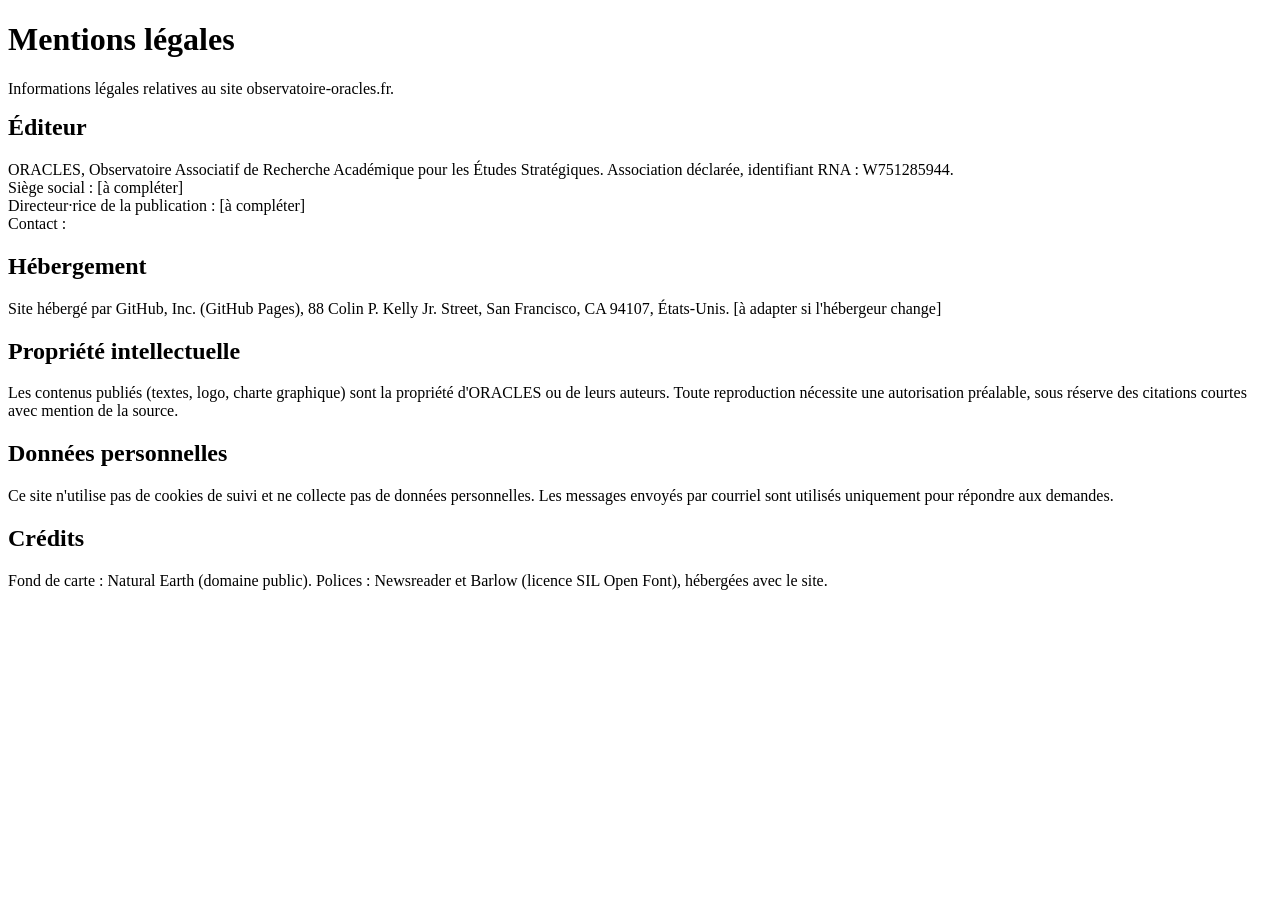
==== mentions-legales.html @ 86504fbf "Add files via upload" ====
<!DOCTYPE html>
<html lang="fr">
<head>
<meta charset="utf-8">
<meta name="viewport" content="width=device-width, initial-scale=1">
<title>Mentions légales — ORACLES</title>
<meta name="description" content="Mentions légales du site observatoire-oracles.fr.">
<meta name="theme-color" content="#0B0B2E">
<meta property="og:type" content="website">
<meta property="og:title" content="Mentions légales — ORACLES">
<meta property="og:description" content="Mentions légales du site observatoire-oracles.fr.">
<meta property="og:image" content="https://observatoire-oracles.fr/assets/logo-oracles.png">
<meta property="og:locale" content="fr_FR">
<link rel="icon" type="image/png" href="assets/favicon.png">
<link rel="stylesheet" href="css/style.css">
</head>
<body data-page="">
<div id="site-header"></div>
<div class="pagehead"><div class="wrap"><h1>Mentions légales</h1><p>Informations légales relatives au site observatoire-oracles.fr.</p></div></div>

<main id="contenu"><section class="section"><div class="wrap prose">
  <h2 style="margin-top:0">Éditeur</h2>
  <p>ORACLES, Observatoire Associatif de Recherche Académique pour les Études Stratégiques. Association déclarée, identifiant RNA : W751285944.<br>
  Siège social : [à compléter]<br>Directeur·rice de la publication : [à compléter]<br>Contact : <a id="m" href="#"></a></p>
  <h2>Hébergement</h2>
  <p>Site hébergé par GitHub, Inc. (GitHub Pages), 88 Colin P. Kelly Jr. Street, San Francisco, CA 94107, États-Unis. [à adapter si l'hébergeur change]</p>
  <h2>Propriété intellectuelle</h2>
  <p>Les contenus publiés (textes, logo, charte graphique) sont la propriété d'ORACLES ou de leurs auteurs. Toute reproduction nécessite une autorisation préalable, sous réserve des citations courtes avec mention de la source.</p>
  <h2>Données personnelles</h2>
  <p>Ce site n'utilise pas de cookies de suivi et ne collecte pas de données personnelles. Les messages envoyés par courriel sont utilisés uniquement pour répondre aux demandes.</p>
  <h2>Crédits</h2>
  <p>Fond de carte : Natural Earth (domaine public). Polices : Newsreader et Barlow (licence SIL Open Font), hébergées avec le site.</p>
</div></section></main>
<div id="site-footer"></div>
<script src="js/data.js"></script>
<script src="js/travaux.js"></script>
<script src="js/main.js"></script>
<script>var a=document.getElementById("m");a.href="mailto:"+SITE.email;a.textContent=SITE.email;</script>
</body>
</html>
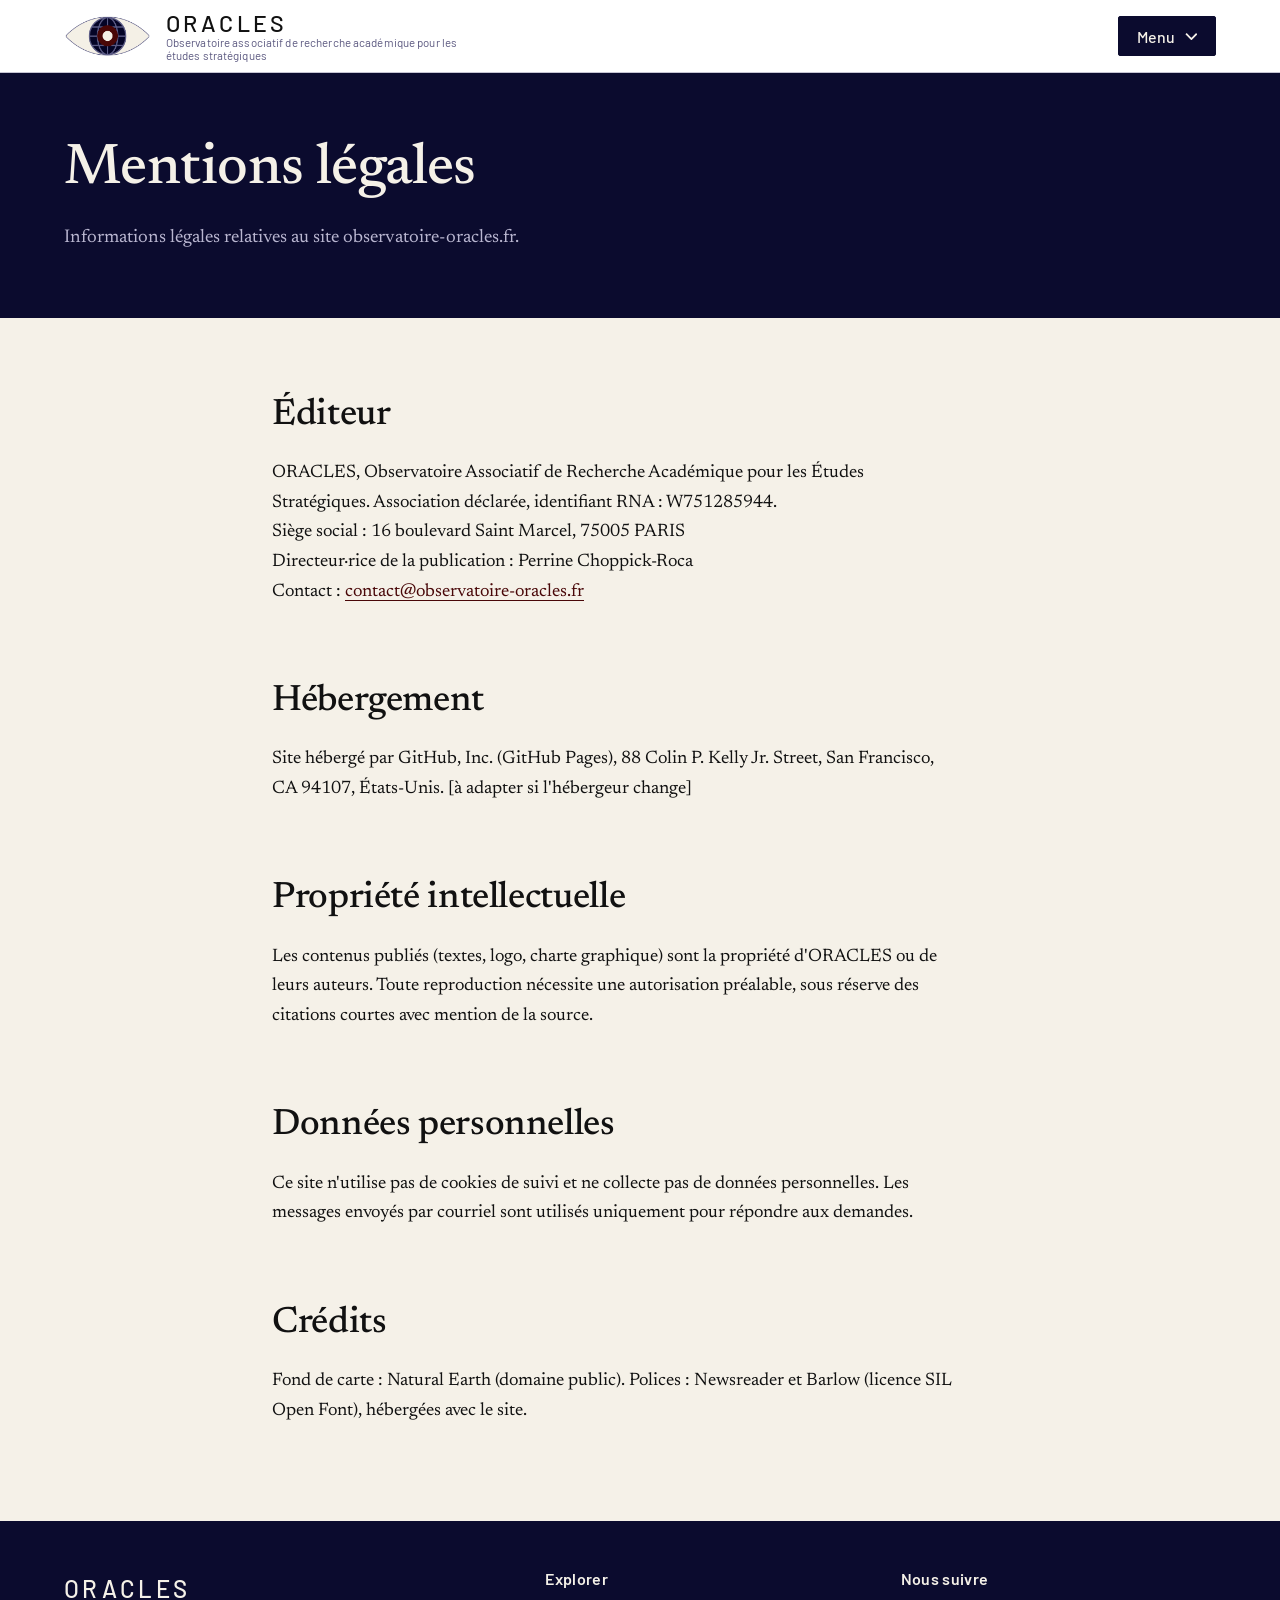
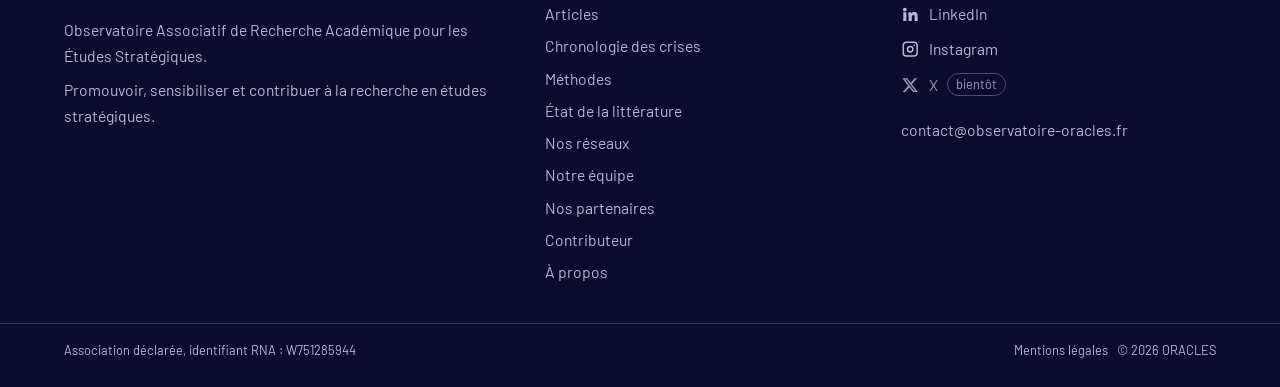
==== commit 758505e8: "Update contact information in mentions-legales.html" ====
--- a/mentions-legales.html
+++ b/mentions-legales.html
@@ -21,7 +21,7 @@
 <main id="contenu"><section class="section"><div class="wrap prose">
   <h2 style="margin-top:0">Éditeur</h2>
   <p>ORACLES, Observatoire Associatif de Recherche Académique pour les Études Stratégiques. Association déclarée, identifiant RNA : W751285944.<br>
-  Siège social : [à compléter]<br>Directeur·rice de la publication : [à compléter]<br>Contact : <a id="m" href="#"></a></p>
+  Siège social : 16 boulevard Saint Marcel, 75005 PARIS<br>Directeur·rice de la publication : Perrine Choppick-Roca<br>Contact : <a id="m" href="#"></a></p>
   <h2>Hébergement</h2>
   <p>Site hébergé par GitHub, Inc. (GitHub Pages), 88 Colin P. Kelly Jr. Street, San Francisco, CA 94107, États-Unis. [à adapter si l'hébergeur change]</p>
   <h2>Propriété intellectuelle</h2>
--- a/css/style.css
+++ b/css/style.css
@@ -0,0 +1,353 @@
+/* Polices hébergées avec le site (aucune dépendance externe) */
+@font-face{font-family:"Newsreader";font-style:normal;font-weight:400;font-display:swap;src:url(../assets/fonts/newsreader-latin-400-normal.woff2) format("woff2")}
+@font-face{font-family:"Newsreader";font-style:normal;font-weight:500;font-display:swap;src:url(../assets/fonts/newsreader-latin-500-normal.woff2) format("woff2")}
+@font-face{font-family:"Newsreader";font-style:normal;font-weight:600;font-display:swap;src:url(../assets/fonts/newsreader-latin-600-normal.woff2) format("woff2")}
+@font-face{font-family:"Newsreader";font-style:italic;font-weight:400;font-display:swap;src:url(../assets/fonts/newsreader-latin-400-italic.woff2) format("woff2")}
+@font-face{font-family:"Barlow";font-style:normal;font-weight:400;font-display:swap;src:url(../assets/fonts/barlow-latin-400-normal.woff2) format("woff2")}
+@font-face{font-family:"Barlow";font-style:normal;font-weight:500;font-display:swap;src:url(../assets/fonts/barlow-latin-500-normal.woff2) format("woff2")}
+@font-face{font-family:"Barlow";font-style:normal;font-weight:600;font-display:swap;src:url(../assets/fonts/barlow-latin-600-normal.woff2) format("woff2")}
+/* ORACLES — feuille de style
+   Palette issue de la charte graphique (identité chromatique). */
+:root{
+  --nuit:#0B0B2E;
+  --mauve:#5C5980;
+  --bordeaux:#490708;
+  --ivoire:#F5F1E8;
+  --encre:#111111;
+  --blanc:#FFFFFF;
+  /* teintes dérivées */
+  --mauve-clair:#B9B6D0;      /* texte secondaire sur fond nuit */
+  --mauve-pale:#E4E1EA;       /* aplats légers sur ivoire */
+  --filet:rgba(92,89,128,.35);
+  --serif:"Newsreader","Iowan Old Style","Palatino Linotype",Georgia,serif;
+  --sans:"Barlow","DIN Alternate","Segoe UI",system-ui,-apple-system,sans-serif;
+  --col:72rem;
+}
+*,*::before,*::after{box-sizing:border-box}
+html{scroll-behavior:smooth;-webkit-text-size-adjust:100%}
+body{margin:0;background:var(--ivoire);color:var(--encre);font-family:var(--serif);font-size:1.125rem;line-height:1.65;text-rendering:optimizeLegibility}
+img,svg{max-width:100%;display:block}
+a{color:var(--bordeaux);text-underline-offset:.2em;text-decoration-thickness:1px}
+a:hover{color:var(--nuit)}
+:focus-visible{outline:3px solid var(--mauve);outline-offset:3px;border-radius:2px}
+.on-dark :focus-visible,.site-footer :focus-visible,.pagehead :focus-visible,.hero :focus-visible{outline-color:var(--ivoire)}
+.skip{position:absolute;left:-999px;top:0;background:var(--nuit);color:var(--ivoire);padding:.6rem 1rem;z-index:100;font-family:var(--sans)}
+.skip:focus{left:0}
+.wrap{width:min(100% - 2.5rem,var(--col));margin-inline:auto}
+h1,h2,h3,h4{font-family:var(--serif);font-weight:500;line-height:1.15;letter-spacing:-.01em;margin:0 0 .6em;text-wrap:balance}
+h1{font-size:clamp(2.2rem,4.6vw,3.6rem)}
+h2{font-size:clamp(1.7rem,3vw,2.3rem)}
+h3{font-size:1.3rem}
+p{margin:0 0 1em;max-width:68ch}
+.sans{font-family:var(--sans)}
+.muted{color:var(--mauve)}
+
+/* ---------- En-tête ---------- */
+.site-header{background:var(--blanc);border-bottom:1px solid var(--filet);position:sticky;top:0;z-index:50}
+.site-header .wrap{display:flex;align-items:center;justify-content:space-between;gap:1.5rem;min-height:4.5rem}
+.brand{display:flex;align-items:center;gap:.9rem;text-decoration:none;color:var(--encre)}
+.brand img{height:2.6rem;width:auto}
+.brand-text{display:flex;flex-direction:column;line-height:1.1;font-family:var(--sans)}
+.brand-text strong{font-size:1.45rem;font-weight:500;letter-spacing:.14em}
+.brand-text span{font-size:.72rem;color:var(--mauve);max-width:19rem;font-weight:400;letter-spacing:.01em}
+.menu{position:relative}
+.menu-btn{display:inline-flex;align-items:center;gap:.6rem;background:var(--nuit);color:var(--ivoire);border:1px solid var(--nuit);font:500 1rem var(--sans);padding:.6rem 1.1rem;border-radius:2px;cursor:pointer}
+.menu-btn:hover{background:var(--bordeaux);border-color:var(--bordeaux)}
+.menu-btn .chev{width:.8rem;height:.55rem;transition:transform .2s}
+.menu-btn[aria-expanded="true"] .chev{transform:rotate(180deg)}
+.nav{position:absolute;right:0;top:calc(100% + .7rem);min-width:18rem;max-width:calc(100vw - 2.5rem);background:var(--blanc);border:1px solid var(--filet);border-top:3px solid var(--bordeaux);box-shadow:0 12px 30px rgba(11,11,46,.18);display:flex;flex-direction:column;padding:.4rem 0;font-family:var(--sans);font-size:1.02rem;font-weight:500}
+.nav[hidden]{display:none}
+.nav a{padding:.8rem 1.3rem;color:var(--encre);text-decoration:none;border-left:3px solid transparent}
+.nav a:hover,.nav a:focus-visible{background:var(--mauve-pale);color:var(--bordeaux)}
+.nav a[aria-current="page"]{border-left-color:var(--bordeaux);color:var(--bordeaux);background:var(--ivoire)}
+
+/* ---------- Hero ---------- */
+.hero{background:var(--nuit) url(../assets/hero-fond.svg) center/cover no-repeat;color:var(--ivoire);overflow:hidden;position:relative}
+.hero .wrap{display:grid;grid-template-columns:minmax(0,1fr) minmax(0,1.15fr);gap:3rem;align-items:center;padding-block:clamp(3rem,7vw,6rem)}
+.hero h1{font-size:clamp(2.3rem,4.8vw,4rem);margin-bottom:.5em}
+.hero p{color:var(--mauve-clair);font-size:1.2rem}
+.hero-actions{display:flex;flex-wrap:wrap;gap:.8rem;margin-top:1.8rem}
+.hero-map{display:block;color:inherit;text-decoration:none}
+.hero-map svg{width:100%;height:auto}
+.hero-map .map-caption{font-family:var(--sans);font-size:.85rem;color:var(--mauve-clair);margin-top:.4rem}
+.btn{display:inline-block;font-family:var(--sans);font-weight:500;font-size:1rem;padding:.75rem 1.4rem;border:1px solid var(--ivoire);color:var(--ivoire);background:transparent;text-decoration:none;border-radius:2px;cursor:pointer;transition:background .15s,color .15s}
+.btn:hover{background:var(--ivoire);color:var(--nuit)}
+.btn--plein{background:var(--ivoire);color:var(--nuit)}
+.btn--plein:hover{background:var(--blanc)}
+.btn--encre{border-color:var(--nuit);color:var(--nuit)}
+.btn--encre:hover{background:var(--nuit);color:var(--ivoire)}
+
+/* ---------- Sections ---------- */
+.section{padding-block:clamp(2.8rem,6vw,5rem)}
+.section + .section{border-top:1px solid var(--filet)}
+.section-head{display:flex;justify-content:space-between;align-items:baseline;gap:1rem;margin-bottom:1.8rem;flex-wrap:wrap}
+.section-head h2{margin:0}
+.section-head a{font-family:var(--sans);font-weight:500}
+.mission{display:grid;grid-template-columns:repeat(3,1fr);gap:0}
+.mission>div{padding:0 2rem;border-left:1px solid var(--filet)}
+.mission>div:first-child{padding-left:0;border-left:0}
+.mission h3{font-size:1.6rem;color:var(--bordeaux)}
+.mission p{margin:0;font-size:1.05rem}
+.two-col{display:grid;grid-template-columns:minmax(0,1fr) minmax(0,1.4fr);gap:clamp(2rem,5vw,4.5rem);align-items:start}
+.formats{list-style:none;margin:0;padding:0;border-top:1px solid var(--filet)}
+.formats li{display:grid;grid-template-columns:14rem minmax(0,1fr);gap:1.5rem;padding:1.3rem 0;border-bottom:1px solid var(--filet)}
+.formats h3{margin:0;font-size:1.35rem}
+.formats h3 a{color:var(--nuit);text-decoration:none}
+.formats h3 a:hover{color:var(--bordeaux);text-decoration:underline}
+.formats p{margin:0;font-size:1.02rem}
+.band{background:var(--bordeaux);color:var(--ivoire)}
+.band .wrap{display:flex;gap:2rem;align-items:center;justify-content:space-between;flex-wrap:wrap;padding-block:3rem}
+.band h2{margin:0 0 .3em;font-size:1.9rem}
+.band p{margin:0;color:#E6D9D2}
+
+/* ---------- En-tête de page ---------- */
+.pagehead{background:var(--nuit);color:var(--ivoire);padding-block:clamp(2.5rem,5vw,4rem)}
+.pagehead h1{margin-bottom:.35em}
+.pagehead p{color:var(--mauve-clair);margin:0;font-size:1.15rem}
+
+/* ---------- Filtres ---------- */
+.filters{display:flex;flex-wrap:wrap;gap:.8rem;align-items:center;margin-bottom:1.8rem;font-family:var(--sans)}
+.filters input,.filters select{font:inherit;font-size:1rem;padding:.6rem .8rem;border:1px solid var(--mauve);border-radius:2px;background:var(--blanc);color:var(--encre);min-width:0}
+.filters input{flex:1 1 16rem}
+.chip{font:500 .95rem var(--sans);padding:.4rem .9rem;border:1px solid var(--mauve);background:transparent;color:var(--nuit);border-radius:999px;cursor:pointer}
+.chip[aria-pressed="true"]{background:var(--nuit);color:var(--ivoire);border-color:var(--nuit)}
+.chip:hover{border-color:var(--bordeaux)}
+
+/* ---------- Liste de travaux ---------- */
+.works{list-style:none;margin:0;padding:0;border-top:1px solid var(--filet)}
+.work{display:grid;grid-template-columns:10rem minmax(0,1fr);gap:1.5rem;padding:1.5rem 0;border-bottom:1px solid var(--filet)}
+.work-meta{font-family:var(--sans);font-size:.92rem;color:var(--mauve);line-height:1.4}
+.work-meta b{display:block;color:var(--nuit);font-weight:600;font-size:.98rem}
+.work h3{margin:0 0 .25em;font-size:1.4rem}
+.work h3 a{color:var(--nuit);text-decoration:none}
+.work h3 a:hover{color:var(--bordeaux);text-decoration:underline}
+.work .who{font-style:italic;color:var(--mauve);margin:0 0 .5em}
+.work .sum{margin:0;font-size:1.02rem}
+.tag{display:inline-block;font:500 .8rem var(--sans);padding:.1rem .55rem;border:1px solid var(--filet);border-radius:999px;color:var(--mauve);margin-right:.3rem;margin-top:.6rem}
+.tag--ex{border-color:var(--bordeaux);color:var(--bordeaux)}
+.empty{font-family:var(--sans);color:var(--mauve);padding:2rem 0}
+
+/* ---------- Carte ---------- */
+.map-layout{display:grid;grid-template-columns:minmax(0,1.5fr) minmax(0,1fr);gap:2rem;align-items:start}
+.map-box{background:var(--blanc);border:1px solid var(--filet);padding:1rem;position:relative}
+.map-box svg{width:100%;height:auto}
+.zone{cursor:pointer;outline:none}
+.zone path{fill:var(--mauve);fill-opacity:.38;stroke:var(--blanc);stroke-width:.6;transition:fill-opacity .15s,fill .15s}
+.zone:hover path,.zone:focus-visible path{fill-opacity:.7}
+.zone[aria-pressed="true"] path{fill:var(--bordeaux);fill-opacity:.9}
+.zone:focus-visible path{stroke:var(--nuit);stroke-width:1.2}
+.marker{pointer-events:none}
+.marker circle{fill:var(--nuit);stroke:var(--ivoire);stroke-width:2.5;r:16px}
+.marker text{fill:var(--ivoire);font:600 16px var(--sans);text-anchor:middle;dominant-baseline:central}
+.zone[aria-pressed="true"]+.marker circle{fill:var(--ivoire);stroke:var(--bordeaux)}
+.zone[aria-pressed="true"]+.marker text{fill:var(--bordeaux)}
+.map-tip{position:absolute;pointer-events:none;background:var(--nuit);color:var(--ivoire);font:500 .85rem var(--sans);padding:.3rem .6rem;border-radius:2px;transform:translate(-50%,-140%);white-space:nowrap;opacity:0;transition:opacity .1s}
+.map-tip.on{opacity:1}
+.zone-buttons{display:flex;flex-wrap:wrap;gap:.5rem;margin-top:1rem}
+.panel{background:var(--blanc);border:1px solid var(--filet);padding:1.5rem;position:sticky;top:5.5rem}
+.panel h2{font-size:1.6rem;margin-bottom:.3em}
+.panel .intro{font-size:1rem;color:var(--mauve);margin-bottom:1rem}
+.panel .filters{margin-bottom:1rem}
+.panel .work{grid-template-columns:1fr;gap:.3rem;padding:1rem 0}
+.panel .work h3{font-size:1.15rem}
+.panel .works{max-height:34rem;overflow:auto}
+
+/* ---------- Chronologie ---------- */
+.chrono-list{display:flex;flex-wrap:wrap;gap:.6rem;margin-bottom:2rem}
+.timeline{list-style:none;margin:0;padding:0 0 0 0;position:relative}
+.timeline::before{content:"";position:absolute;left:9.2rem;top:.4rem;bottom:.4rem;width:2px;background:var(--filet)}
+.tl{display:grid;grid-template-columns:8rem minmax(0,1fr);gap:2.4rem;padding:0 0 2rem;position:relative}
+.tl::before{content:"";position:absolute;left:8.7rem;top:.55rem;width:1.1rem;height:1.1rem;border-radius:50%;background:var(--ivoire);border:3px solid var(--mauve)}
+.tl[data-phase="pic"]::before{background:var(--bordeaux);border-color:var(--bordeaux)}
+.tl time{font:600 1rem var(--sans);color:var(--nuit);text-align:right;padding-top:.15rem}
+.tl h3{margin:0 0 .2em;font-size:1.3rem}
+.tl p{margin:0 0 .4em;font-size:1.02rem}
+.phase{font:500 .8rem var(--sans);color:var(--mauve)}
+.chrono-meta{background:var(--blanc);border:1px solid var(--filet);padding:1.2rem 1.5rem;margin-bottom:2.2rem;font-family:var(--sans)}
+.chrono-meta p{margin:0 0 .3em;max-width:none}
+
+/* ---------- Méthodes ---------- */
+.table-scroll{overflow-x:auto;border:1px solid var(--filet);background:var(--blanc)}
+table.compare{border-collapse:collapse;width:100%;min-width:42rem;font-size:1rem}
+.compare th,.compare td{padding:1rem 1.1rem;text-align:left;vertical-align:top;border-bottom:1px solid var(--filet)}
+.compare thead th{background:var(--nuit);color:var(--ivoire);font-family:var(--serif);font-weight:500;font-size:1.2rem}
+.compare tbody th{font:600 .95rem var(--sans);color:var(--mauve);width:11rem;background:var(--mauve-pale)}
+.compare td{line-height:1.5}
+.level{font-family:var(--sans);font-weight:600;color:var(--bordeaux);letter-spacing:.1em}
+
+/* ---------- Contributeurs ---------- */
+.people{list-style:none;margin:0;padding:0;display:grid;grid-template-columns:repeat(auto-fill,minmax(15rem,1fr));gap:2rem 1.6rem}
+.person{border-top:2px solid var(--nuit);padding-top:1rem}
+.avatar{width:5.5rem;height:5.5rem;border-radius:50%;overflow:hidden;background:var(--mauve);color:var(--ivoire);display:grid;place-items:center;font:500 1.6rem var(--sans);margin-bottom:.9rem}
+.avatar img{width:100%;height:100%;object-fit:cover;display:block}
+.person .profil{display:inline-flex;align-items:center;gap:.45rem;margin-top:.7rem;font:500 .92rem var(--sans)}
+.person .profil svg{width:1.05rem;height:1.05rem;fill:currentColor}
+.sr-only{position:absolute;width:1px;height:1px;overflow:hidden;clip:rect(0 0 0 0);white-space:nowrap}
+.person h3{margin:0;font-size:1.25rem}
+.person .role{font:500 .95rem var(--sans);color:var(--bordeaux);margin:.1rem 0 .4rem}
+.person p{font-size:.98rem;margin:0}
+
+/* ---------- Nos réseaux ---------- */
+.rs-list{list-style:none;margin:0;padding:0;border-top:1px solid var(--filet)}
+.formats-row{display:grid;grid-template-columns:14rem minmax(0,1fr);gap:1.5rem;padding:1.6rem 0;border-bottom:1px solid var(--filet);align-items:start}
+.rs-name{display:flex;align-items:center;gap:.8rem;color:var(--nuit)}
+.rs-name svg{width:1.6rem;height:1.6rem;fill:currentColor}
+.rs-name h3{margin:0}
+.formats-row p{margin:0 0 .8rem}
+@media (max-width:60rem){.formats-row{grid-template-columns:1fr;gap:.6rem}}
+
+/* ---------- Texte ---------- */
+.prose{max-width:46rem}
+.prose h2{margin-top:2em}
+.prose ul{padding-left:1.2em}
+.prose li{margin-bottom:.4em}
+.logo-big{width:min(100%,26rem);margin-bottom:2rem;background:var(--blanc);padding:1rem;border:1px solid var(--filet)}
+
+/* ---------- Pied de page ---------- */
+.site-footer{background:var(--nuit);color:var(--mauve-clair);font-family:var(--sans);font-size:.98rem}
+.site-footer .wrap{display:grid;grid-template-columns:1.4fr 1fr 1fr;gap:2.5rem;padding-block:3rem 2rem}
+.site-footer h2{font:600 1rem var(--sans);color:var(--ivoire);margin:0 0 .8rem;letter-spacing:.02em}
+.site-footer a{color:var(--mauve-clair);text-decoration:none}
+.site-footer a:hover{color:var(--blanc);text-decoration:underline}
+.site-footer ul{list-style:none;padding:0;margin:0}
+.site-footer li{margin-bottom:.4rem}
+.foot-brand strong{display:block;font-size:1.5rem;font-weight:500;letter-spacing:.14em;color:var(--ivoire)}
+.foot-brand p{margin:.5rem 0 0;max-width:28rem}
+.social a{display:inline-flex;align-items:center;gap:.6rem}
+.social svg{width:1.15rem;height:1.15rem;fill:currentColor}
+.soon{font-size:.8rem;border:1px solid var(--mauve);border-radius:999px;padding:0 .5rem;color:var(--mauve-clair)}
+.legal{border-top:1px solid rgba(185,182,208,.25);font-size:.8rem;padding-block:1rem 1.6rem}
+.legal .wrap{display:flex;justify-content:space-between;gap:1rem;flex-wrap:wrap;padding-block:0;grid-template-columns:none}
+
+/* ---------- Animation d'ouverture (une seule) ---------- */
+@keyframes surgir{from{opacity:0}to{opacity:1}}
+.hero-map .zone path{animation:surgir .9s ease both;animation-delay:calc(var(--i,0)*.14s)}
+.hero-map .zone path{fill-opacity:.55}
+.hero-map .zone:hover path{fill-opacity:.55}
+.hero-map .marker circle{fill:var(--bordeaux);stroke:var(--ivoire)}
+.hero-map .marker{animation:surgir .6s ease both;animation-delay:1.4s}
+.hero-map .zone path{stroke:var(--nuit)}
+@media (prefers-reduced-motion:reduce){*{animation:none!important;transition:none!important}html{scroll-behavior:auto}}
+
+/* ---------- Adaptation mobile ---------- */
+@media (max-width:48rem){.brand-text span{display:none}}
+@media (max-width:60rem){
+  .hero .wrap,.two-col,.map-layout{grid-template-columns:1fr}
+  .mission{grid-template-columns:1fr;gap:1.6rem}
+  .mission>div{padding:0;border-left:0;border-top:1px solid var(--filet);padding-top:1.2rem}
+  .mission>div:first-child{border-top:0;padding-top:0}
+  .formats li,.work{grid-template-columns:1fr;gap:.4rem}
+  .panel{position:static}
+  .site-footer .wrap{grid-template-columns:1fr}
+  .timeline::before{left:.55rem}
+  .tl{grid-template-columns:1fr;gap:.2rem;padding-left:2rem}
+  .tl::before{left:0}
+  .tl time{text-align:left}
+}
+@media print{.site-header,.site-footer,.filters{display:none}body{background:#fff}}
+
+/* ---------- Lecture d'un travail ---------- */
+.article-meta{margin-bottom:1rem}
+.article-resume{font-size:1.2rem;font-style:italic;color:var(--mauve);border-left:3px solid var(--bordeaux);padding-left:1.2rem;max-width:46rem}
+.article{max-width:46rem;line-height:1.75}
+.article h2{margin-top:2em;font-size:1.7rem}
+.article h3{margin-top:1.6em}
+.article blockquote{margin:1.5em 0;padding-left:1.2rem;border-left:3px solid var(--filet);color:var(--mauve);font-style:italic}
+.article img{height:auto;margin:1.5em 0}
+.article table{border-collapse:collapse;width:100%;margin:1.5em 0;font-size:.95rem}
+.article th,.article td{border:1px solid var(--filet);padding:.5rem .7rem;text-align:left}
+.cite{max-width:46rem;margin-top:3rem;padding:1.3rem 1.5rem;background:var(--blanc);border:1px solid var(--filet);font-family:var(--sans);font-size:.95rem}
+.cite p{margin:.4rem 0 1rem}
+.cite .btn{margin-right:.6rem;margin-bottom:.4rem}
+
+/* ---------- Administration ---------- */
+.adm-grid{display:grid;grid-template-columns:minmax(0,1.5fr) minmax(0,1fr);gap:2rem;align-items:start}
+.adm-card{background:var(--blanc);border:1px solid var(--filet);padding:1.5rem;margin-bottom:1.5rem;font-family:var(--sans)}
+.adm-card h2{font-family:var(--serif);font-size:1.5rem;margin-bottom:.8rem}
+.adm-card label{display:block;font-weight:600;font-size:.92rem;margin:.9rem 0 .25rem;color:var(--nuit)}
+.adm-card input[type=text],.adm-card input[type=date],.adm-card input[type=password],.adm-card select,.adm-card textarea{width:100%;font:inherit;font-size:1rem;padding:.6rem .7rem;border:1px solid var(--mauve);border-radius:2px;background:var(--blanc);color:var(--encre)}
+.adm-card textarea{min-height:16rem;font-family:ui-monospace,Menlo,Consolas,monospace;font-size:.92rem;line-height:1.5}
+.adm-card .row{display:grid;grid-template-columns:1fr 1fr;gap:1rem}
+.adm-card .hint{font-size:.85rem;color:var(--mauve);margin:.3rem 0 0;max-width:none}
+.adm-card .check{display:flex;gap:.5rem;align-items:center;font-weight:400;margin-top:.9rem}
+.adm-actions{display:flex;flex-wrap:wrap;gap:.7rem;margin-top:1.2rem}
+.adm-msg{font-family:var(--sans);padding:.8rem 1rem;margin-top:1rem;border-left:4px solid var(--mauve);background:var(--mauve-pale);font-size:.95rem;white-space:pre-wrap}
+.adm-msg.ok{border-color:#2e6b3a;background:#e3efe5}
+.adm-msg.err{border-color:var(--bordeaux);background:#f3e1e1}
+.adm-card .btn{border-color:var(--nuit);color:var(--nuit)}
+.adm-card .btn:hover{background:var(--nuit);color:var(--ivoire)}
+.adm-card .btn--plein{background:var(--nuit);color:var(--ivoire)}
+.adm-card .btn--plein:hover{background:var(--bordeaux);border-color:var(--bordeaux)}
+.preview{border:1px dashed var(--mauve);padding:1.2rem;min-height:6rem;font-family:var(--serif)}
+.adm-list{list-style:none;margin:0;padding:0}
+.adm-list li{display:flex;justify-content:space-between;gap:.8rem;align-items:center;padding:.7rem 0;border-bottom:1px solid var(--filet)}
+.adm-list small{display:block;color:var(--mauve)}
+.adm-list button{font:500 .85rem var(--sans);padding:.3rem .7rem;border:1px solid var(--mauve);background:transparent;border-radius:2px;cursor:pointer}
+.adm-list button.del{border-color:var(--bordeaux);color:var(--bordeaux)}
+@media (max-width:60rem){.adm-grid{grid-template-columns:1fr}.adm-card .row{grid-template-columns:1fr}}
+[hidden]{display:none!important}
+
+/* ---------- Onglet Contributeur et connexion ---------- */
+.nav a.nav-contrib{margin-top:.3rem;border-top:1px solid var(--filet);color:var(--bordeaux)}
+.login-card{max-width:34rem;margin-inline:auto}
+.adm-bar{display:flex;justify-content:space-between;align-items:center;gap:1rem;flex-wrap:wrap;margin-bottom:1.5rem;padding:.8rem 1.2rem;background:var(--blanc);border:1px solid var(--filet);font-family:var(--sans);font-size:.95rem}
+.adm-bar .btn{border-color:var(--nuit);color:var(--nuit);padding:.4rem 1rem}
+.adm-bar .btn:hover{background:var(--nuit);color:var(--ivoire)}
+details.adv{margin-top:1rem}
+details.adv summary{cursor:pointer;font-weight:600;font-size:.92rem;color:var(--mauve)}
+
+/* ---------- Page Contribuer ---------- */
+.paths{display:grid;grid-template-columns:repeat(2,minmax(0,1fr));gap:2rem}
+.path-card{background:var(--blanc);border:1px solid var(--filet);border-top:4px solid var(--bordeaux);padding:2rem}
+.path-card--alt{border-top-color:var(--nuit)}
+.path-card h2{font-size:1.7rem}
+.path-card .btn{margin-top:.6rem}
+@media (max-width:60rem){.paths{grid-template-columns:1fr}}
+
+/* ---------- Onglets de l'espace contributeur ---------- */
+.adm-tabs{display:flex;flex-wrap:wrap;gap:.4rem;margin-bottom:1.5rem;border-bottom:2px solid var(--nuit);font-family:var(--sans)}
+.adm-tabs button{font:500 1rem var(--sans);padding:.7rem 1.3rem;background:transparent;border:1px solid transparent;border-bottom:0;cursor:pointer;color:var(--nuit)}
+.adm-tabs button:hover{background:var(--mauve-pale)}
+.adm-tabs button[aria-selected="true"]{background:var(--nuit);color:var(--ivoire)}
+.rowcard{border:1px solid var(--filet);background:var(--ivoire);padding:.4rem 1rem 1rem;margin:.9rem 0}
+.rowtools{display:flex;flex-wrap:wrap;gap:.5rem;margin-top:.9rem}
+.mini{font:500 .85rem var(--sans);padding:.3rem .75rem;border:1px solid var(--mauve);background:var(--blanc);border-radius:2px;cursor:pointer;color:var(--nuit)}
+.mini:hover{background:var(--mauve-pale)}
+.mini.del{border-color:var(--bordeaux);color:var(--bordeaux)}
+.mini:disabled{opacity:.4;cursor:default}
+.article .periode{font-family:var(--sans);color:var(--mauve)}
+.article .sources{font-family:var(--sans);font-size:.88rem;color:var(--mauve)}
+
+/* ---------- Nos partenaires ---------- */
+.partners{list-style:none;margin:0;padding:0;display:grid;grid-template-columns:repeat(auto-fill,minmax(16rem,1fr));gap:2rem 1.6rem}
+.partner{border-top:2px solid var(--nuit);padding-top:1rem}
+.partner-logo{height:7rem;display:grid;place-items:center;background:var(--blanc);border:1px solid var(--filet);padding:1rem;margin-bottom:1rem;text-align:center;font:500 1.05rem var(--serif);color:var(--nuit)}
+.partner-logo img{max-width:100%;max-height:100%;object-fit:contain}
+.partner-link{display:block;text-decoration:none}
+.partner-link:hover .partner-logo{border-color:var(--bordeaux)}
+.partner h3{margin:0;font-size:1.25rem}
+.partner .role{font:500 .95rem var(--sans);color:var(--bordeaux);margin:.1rem 0 .4rem}
+.partner p{font-size:.98rem;margin:0}
+.partner .profil{display:inline-flex;margin-top:.7rem;font:500 .92rem var(--sans)}
+.partners .empty{grid-column:1/-1;padding:1rem 0;font-size:1.05rem}
+.people .empty{grid-column:1/-1;padding:1rem 0;font-size:1.05rem}
+
+/* ---------- Fiches méthodes ---------- */
+.fiches{list-style:none;margin:0;padding:0;display:grid;grid-template-columns:repeat(auto-fill,minmax(19rem,1fr));gap:1.6rem}
+.fiche{background:var(--blanc);border:1px solid var(--filet);border-top:3px solid var(--nuit);padding:1.4rem 1.5rem;display:flex;flex-direction:column}
+.fiche:hover{border-top-color:var(--bordeaux)}
+.fiche h3{margin:0 0 .4rem;font-size:1.35rem}
+.fiche h3 a{color:var(--nuit);text-decoration:none}
+.fiche h3 a:hover{color:var(--bordeaux);text-decoration:underline}
+.fiche p{margin:0 0 .8rem;font-size:1rem}
+.fiche-foot{margin-top:auto;display:flex;justify-content:space-between;align-items:center;font-family:var(--sans);font-size:.95rem}
+.fiches .empty{grid-column:1/-1}
+.level-line{font-family:var(--sans);font-size:.98rem}
+.level-line .level{color:var(--bordeaux);letter-spacing:.1em}
+.fiche-nav{display:flex;justify-content:space-between;gap:1rem;flex-wrap:wrap;margin-top:3rem;padding-top:1.2rem;border-top:1px solid var(--filet);font-family:var(--sans)}
+
+/* ---------- Accueil : œil-globe ---------- */
+.hero .wrap{position:relative}
+.hero-eye{display:block;color:inherit;text-decoration:none;filter:drop-shadow(0 20px 40px rgba(0,0,0,.35))}
+.hero-eye img{width:100%;height:auto;display:block}
+@media (max-width:60rem){.hero-eye{max-width:34rem;margin-inline:auto}}
